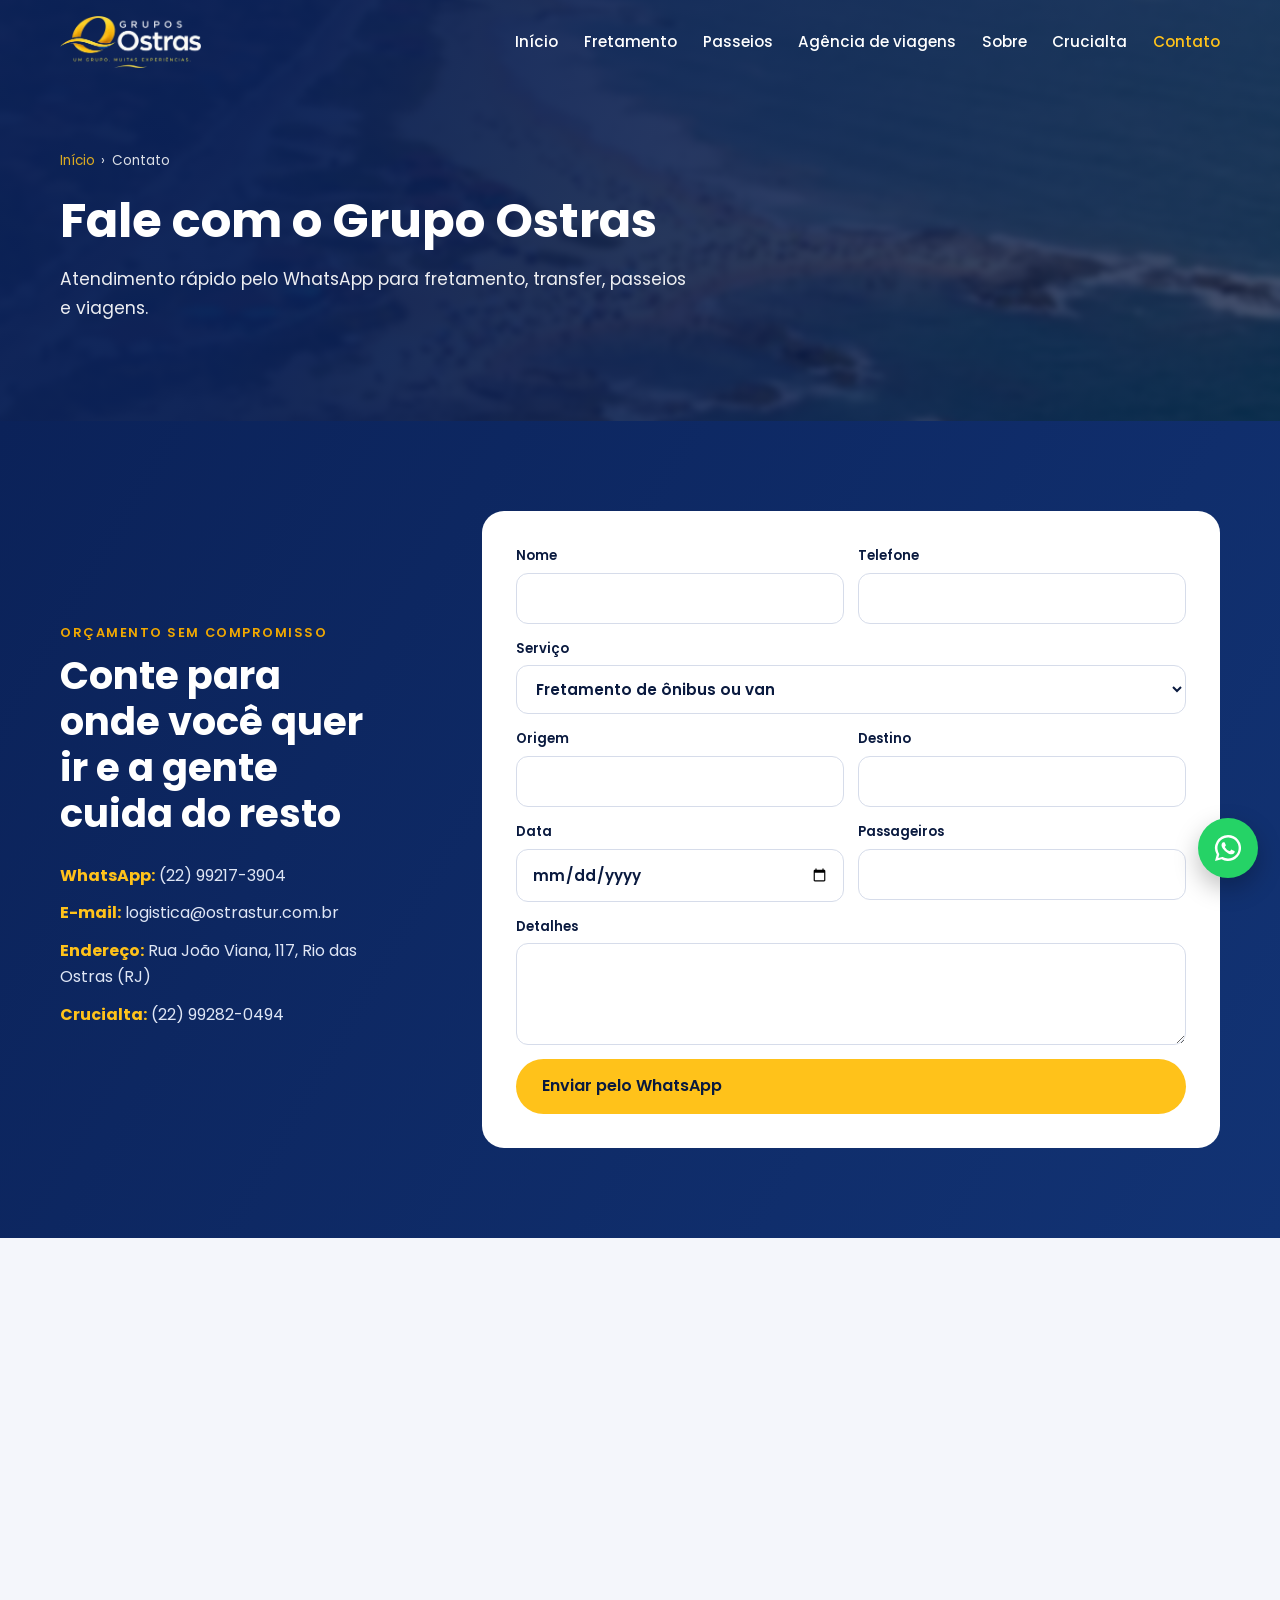
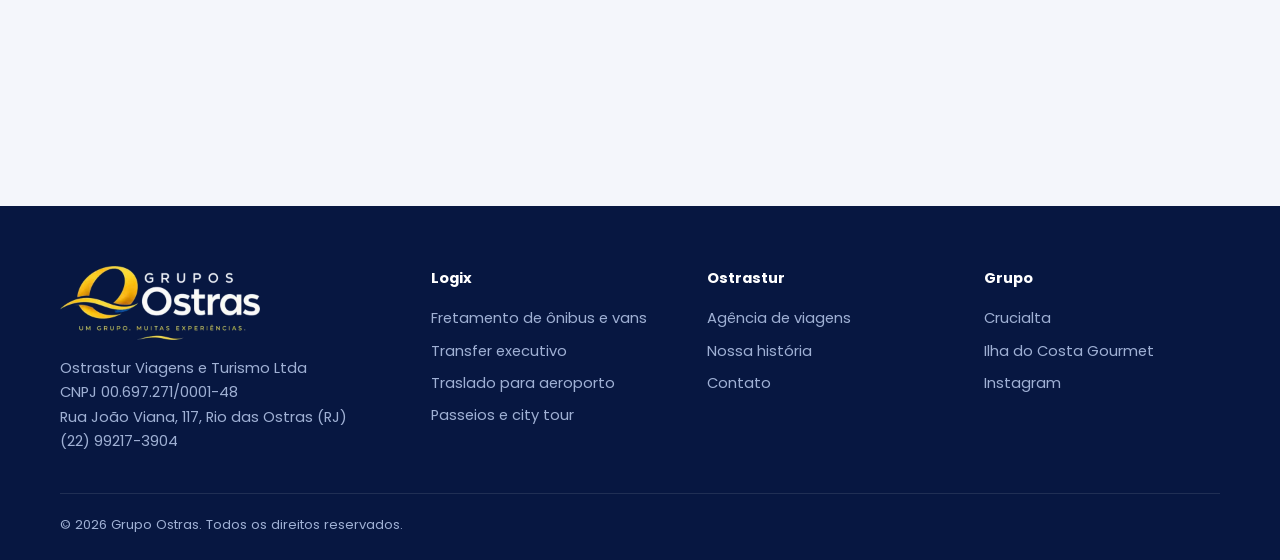
==== contato/index.html @ 9387ba7b "Frota: cards menores, sem espaço vazio Co-Authored-By: Claude Opus 5.5 <noreply@anthropic.com> Claud" ====
<!DOCTYPE html>
<html lang="pt-BR">
<head>
<meta charset="utf-8">
<meta name="viewport" content="width=device-width,initial-scale=1">
<title>Contato e Orçamento | Grupo Ostras em Rio das Ostras</title>
<meta name="description" content="Peça seu orçamento de fretamento, transfer, traslado, passeio ou viagem. WhatsApp (22) 99217-3904. Rua João Viana, 117, Rio das Ostras (RJ).">
<link rel="canonical" href="https://grupoostras.com.br/contato/">
<meta name="robots" content="index,follow">
<meta property="og:type" content="website"><meta property="og:locale" content="pt_BR">
<meta property="og:title" content="Contato e Orçamento | Grupo Ostras em Rio das Ostras"><meta property="og:description" content="Peça seu orçamento de fretamento, transfer, traslado, passeio ou viagem. WhatsApp (22) 99217-3904. Rua João Viana, 117, Rio das Ostras (RJ).">
<meta property="og:url" content="https://grupoostras.com.br/contato/"><meta property="og:image" content="https://grupoostras.com.br/img/rio.webp">
<meta name="theme-color" content="#0B2259">
<link rel="icon" href="../img/favicon.png">
<link rel="preconnect" href="https://fonts.googleapis.com"><link rel="preconnect" href="https://fonts.gstatic.com" crossorigin>
<link href="https://fonts.googleapis.com/css2?family=Poppins:wght@400;500;600;700&display=swap" rel="stylesheet">
<link rel="stylesheet" href="../style.css?v=20261119b">
<script type="application/ld+json">{"@context": "https://schema.org", "@graph": [{"@type": "Organization", "@id": "https://grupoostras.com.br/#org", "name": "Grupo Ostras", "url": "https://grupoostras.com.br/", "logo": "https://grupoostras.com.br/img/grupo.webp"}, {"@type": "BreadcrumbList", "itemListElement": [{"@type": "ListItem", "position": 1, "name": "Início", "item": "https://grupoostras.com.br/"}, {"@type": "ListItem", "position": 2, "name": "Contato", "item": "https://grupoostras.com.br/contato/"}]}, {"@type": "ContactPage", "url": "https://grupoostras.com.br/contato/"}]}</script>
</head>
<body class="">
<header id="top"><nav class="wrap nav" aria-label="Menu principal"><a href="../" aria-label="Grupo Ostras, página inicial"><img src="../img/grupo.webp" alt="Logo do Grupo Ostras" width="600" height="222"></a><button class="menu" aria-label="Abrir menu" onclick="document.querySelector('.nav ul').classList.toggle('open')">☰</button><ul><li><a href="../">Início</a></li><li><a href="../logix/">Fretamento</a></li><li><a href="../passeios-regiao-dos-lagos/">Passeios</a></li><li><a href="../ostrastur/">Agência de viagens</a></li><li><a href="../sobre/">Sobre</a></li><li><a href="../crucialta/">Crucialta</a></li><li><a href="../contato/" class=act>Contato</a></li></ul></nav></header>
<main><section class="phero"><div class="wrap"><nav class="crumb" aria-label="Você está aqui"><a href="../">Início</a><span>›</span>Contato</nav><h1>Fale com o Grupo&nbsp;Ostras</h1><p>Atendimento rápido pelo WhatsApp para fretamento, transfer, passeios e viagens.</p></div></section><section class="orc"><div class="wrap"><div><span class="tag">Orçamento sem compromisso</span><h2 style="font-size:clamp(1.7rem,3.4vw,2.4rem);margin-bottom:1rem">Conte para onde você quer ir e a gente cuida do&nbsp;resto</h2>
<ul class="nap"><li><b>WhatsApp:</b> <a href="https://wa.me/5522992173904">(22) 99217-3904</a></li><li><b>E-mail:</b> <a href="mailto:logistica@ostrastur.com.br">logistica@ostrastur.com.br</a></li><li><b>Endereço:</b> Rua João Viana, 117, Rio das Ostras (RJ)</li><li><b>Crucialta:</b> <a href="https://wa.me/5522992820494">(22) 99282-0494</a></li></ul></div><form id="f"><label>Nome<input name="nome" required autocomplete="name"></label><label>Telefone<input name="tel" type="tel" required autocomplete="tel"></label>
<label class="full">Serviço<select name="serv"><option>Fretamento de ônibus ou van</option><option>Transfer executivo</option><option>Traslado para aeroporto</option><option>Passeio na Região dos Lagos</option><option>Pacote de viagem ou passagem</option></select></label>
<label>Origem<input name="orig"></label><label>Destino<input name="dest"></label><label>Data<input name="data" type="date"></label><label>Passageiros<input name="pax" type="number" min="1"></label>
<label class="full">Detalhes<textarea name="msg" rows="3"></textarea></label><button class="btn full" type="submit">Enviar pelo WhatsApp</button></form></div></section>
<section><div class="wrap"><iframe class="map" title="Mapa do Grupo Ostras em Rio das Ostras" loading="lazy" src="https://www.google.com/maps?q=Rua+Jo%C3%A3o+Viana,+117,+Rio+das+Ostras,+RJ&output=embed"></iframe></div></section></main>
<footer><div class="wrap fgrid">
<div><img src="../img/grupo.webp" alt="Grupo Ostras" width="600" height="222" style="width:200px;height:auto;margin-bottom:1rem" loading="lazy"><p>Ostrastur Viagens e Turismo Ltda<br>CNPJ 00.697.271/0001-48<br>Rua João Viana, 117, Rio das Ostras (RJ)<br><a href="https://wa.me/5522992173904">(22) 99217-3904</a></p></div>
<div><h4>Logix</h4><ul><li><a href="../logix/fretamento-de-onibus-e-vans/">Fretamento de ônibus e vans</a></li><li><a href="../logix/transfer-executivo/">Transfer executivo</a></li><li><a href="../logix/traslado-aeroporto/">Traslado para aeroporto</a></li><li><a href="../passeios-regiao-dos-lagos/">Passeios e city tour</a></li></ul></div>
<div><h4>Ostrastur</h4><ul><li><a href="../ostrastur/">Agência de viagens</a></li><li><a href="../sobre/">Nossa história</a></li><li><a href="../contato/">Contato</a></li></ul></div>
<div><h4>Grupo</h4><ul><li><a href="../crucialta/">Crucialta</a></li><li><a href="../ilha-do-costa/">Ilha do Costa Gourmet</a></li><li><a href="https://www.instagram.com/ostrasturviagenseturismo" rel="noopener" target="_blank">Instagram</a></li></ul></div>
</div><div class="wrap copy">© 2026 Grupo Ostras. Todos os direitos reservados.</div></footer>
<a class="wa" href="https://wa.me/5522992173904" aria-label="Falar no WhatsApp" target="_blank" rel="noopener"><svg viewBox="0 0 32 32"><path d="M16 3a13 13 0 0 0-11.2 19.6L3 29l6.6-1.7A13 13 0 1 0 16 3zm0 23.6a10.6 10.6 0 0 1-5.4-1.5l-.4-.2-3.9 1 1-3.8-.2-.4A10.6 10.6 0 1 1 16 26.6zm5.8-7.9c-.3-.2-1.9-.9-2.2-1s-.5-.2-.7.2-.8 1-1 1.2-.4.2-.7 0a8.7 8.7 0 0 1-4.3-3.8c-.3-.6.3-.5.9-1.7a.6.6 0 0 0 0-.5l-1-2.4c-.3-.6-.5-.5-.7-.5h-.6a1.2 1.2 0 0 0-.9.4 3.6 3.6 0 0 0-1.1 2.7 6.3 6.3 0 0 0 1.3 3.3 14.4 14.4 0 0 0 5.5 4.9c2 .9 2.9.9 3.9.8a3.4 3.4 0 0 0 2.2-1.6 2.8 2.8 0 0 0 .2-1.6c-.1-.1-.3-.2-.6-.4z"/></svg></a>
<script>
const h=document.getElementById('top');addEventListener('scroll',()=>h.classList.toggle('on',scrollY>40));
const f=document.getElementById('f');if(f)f.addEventListener('submit',e=>{e.preventDefault();const d=new FormData(f);
const t=`Olá! Meu nome é ${d.get('nome')}.\nServiço: ${d.get('serv')}\nOrigem: ${d.get('orig')||''}\nDestino: ${d.get('dest')||''}\nData: ${d.get('data')||''}\nPassageiros: ${d.get('pax')||''}\n${d.get('msg')||''}`;
open('https://wa.me/5522992173904?text='+encodeURIComponent(t),'_blank')});
</script>
</body>
</html>
---- style.css ----
:root{--navy:#0B2259;--navy2:#123374;--ink:#0A1A3F;--gold:#FFC21A;--gold2:#F2A900;--bg:#F4F6FB;--txt:#33415C;--green:#72D39C;--black:#0E1A18;--cyan:#29ABE2;--r:22px}
*{box-sizing:border-box;margin:0;padding:0}
html{scroll-behavior:smooth}
body{font-family:Poppins,system-ui,sans-serif;color:var(--txt);background:var(--bg);line-height:1.65;font-size:16px}
img{max-width:100%;display:block}
a{color:inherit;text-decoration:none}
h1,h2,h3{color:var(--ink);line-height:1.2;text-wrap:balance}
p,li{text-wrap:pretty}
.wrap{width:min(1160px,92%);margin:auto}
.hl{background:linear-gradient(transparent 62%,var(--gold) 62%);padding:0 .1em}
.tag{display:inline-block;font-size:.8rem;font-weight:600;letter-spacing:.12em;text-transform:uppercase;color:var(--gold2);margin-bottom:.6rem}
.btn{display:inline-flex;align-items:center;gap:.6rem;background:var(--gold);color:var(--ink);font-weight:600;padding:.9rem 1.6rem;border-radius:99px;transition:.2s;border:0;cursor:pointer;font:inherit;font-weight:600}
.btn:hover{background:var(--gold2);transform:translateY(-2px)}
.btn.ghost{background:transparent;color:#fff;border:2px solid rgba(255,255,255,.5)}
.btn svg{width:20px;height:20px}
section{padding:90px 0}
.sec-h{max-width:720px;margin-bottom:44px}
.sec-h h2{font-size:clamp(1.7rem,3.4vw,2.5rem);margin-bottom:.8rem}

/* header */
header{position:fixed;inset:0 0 auto;z-index:50;transition:.3s}
header.on{background:var(--navy);box-shadow:0 6px 24px rgba(0,0,0,.18)}
.nav{display:flex;align-items:center;justify-content:space-between;height:84px}
.nav img{height:52px;width:auto}
.nav ul{display:flex;gap:1.6rem;list-style:none;color:#fff;font-weight:500;font-size:.95rem}
.nav ul a:hover{color:var(--gold)}
.menu{display:none;background:none;border:0;color:#fff;font-size:1.8rem;cursor:pointer}

/* hero */
.hero{position:relative;min-height:min(100vh,780px);display:flex;align-items:center;padding:120px 0 80px;overflow:hidden;color:#fff}
.hero-bg{position:absolute;inset:0;background:url(img/rio.webp) center/cover;filter:blur(3px) brightness(.62);transform:scale(1.06)}
.hero:after{content:"";position:absolute;inset:0;background:linear-gradient(100deg,rgba(11,34,89,.92) 10%,rgba(11,34,89,.35) 70%)}
.hero .wrap{position:relative;z-index:2;display:grid;grid-template-columns:1.1fr .9fr;gap:40px;align-items:center}
.hero h1{color:#fff;font-size:clamp(2rem,4.4vw,3.3rem);margin-bottom:1rem}
.hero p.lead{font-size:1.1rem;max-width:560px;opacity:.92;margin-bottom:2rem}
.hero .ctas{display:flex;gap:1rem;flex-wrap:wrap}
.trust{display:flex;gap:0;margin-top:2.6rem;background:rgba(255,255,255,.1);backdrop-filter:blur(8px);border:1px solid rgba(255,255,255,.2);border-radius:16px;width:max-content;max-width:100%}
.trust div{padding:.9rem 1.4rem;font-size:.9rem;display:flex;align-items:center;gap:.6rem}
.trust div+div{border-left:2px dashed var(--gold)}
.trust b{color:var(--gold);font-size:1.25rem}
.polas{position:relative;height:480px}
.pola{position:absolute;background:#fff;padding:12px 12px 40px;border-radius:6px;box-shadow:0 20px 40px rgba(0,0,0,.35);width:300px}
.pola div{height:220px;background:url(img/rio.webp) no-repeat;border-radius:3px}
.pola span{position:absolute;bottom:10px;left:0;right:0;text-align:center;color:var(--ink);font-weight:600;font-size:.85rem}
.p1{top:0;left:6%;transform:rotate(-7deg)}.p1 div{background-size:260%;background-position:70% 15%}
.p2{top:40px;right:-30px;transform:rotate(6deg)}.p2 div{background-size:300%;background-position:52% 95%}
.p3{bottom:0;left:0;transform:rotate(-2deg)}.p3 div{background-size:240%;background-position:85% 55%}

/* marquee */
.ribbon{background:var(--gold);color:var(--ink);font-weight:700;overflow:hidden;white-space:nowrap;padding:.8rem 0;font-size:.95rem;text-transform:uppercase}
.ribbon div{display:inline-block;animation:mq 30s linear infinite}
@keyframes mq{to{transform:translateX(-50%)}}

/* cards serviços */
.grid{display:grid;gap:22px}
.g4{grid-template-columns:repeat(4,1fr)}.g3{grid-template-columns:repeat(3,1fr)}.g2{grid-template-columns:repeat(2,1fr)}
.card{background:#fff;border-radius:var(--r);padding:30px;box-shadow:0 10px 30px rgba(11,34,89,.07);transition:.25s;display:flex;flex-direction:column}
.card:hover{transform:translateY(-6px);box-shadow:0 18px 40px rgba(11,34,89,.14)}
.card .ic{width:58px;height:58px;border-radius:16px;background:var(--navy);display:grid;place-items:center;margin-bottom:1.2rem}
.card .ic svg{width:30px;height:30px;stroke:var(--gold);fill:none;stroke-width:1.8}
.card h3{font-size:1.15rem;margin-bottom:.6rem}
.card p{font-size:.94rem;flex:1}
.card .more{margin-top:1.2rem;font-weight:600;color:var(--navy2);font-size:.9rem}
.card .more:after{content:" →"}

.logix{background:#fff}
.brandbar{display:flex;align-items:center;gap:20px;margin-bottom:18px}
.brandbar img{height:46px;width:auto;background:var(--navy);padding:10px 16px;border-radius:12px;box-sizing:content-box}

/* motivos */
.motivos{background:var(--navy);color:#dfe6f5;position:relative;overflow:hidden}
.motivos h2{color:#fff}
.motivos .path{position:absolute;inset:0;pointer-events:none;opacity:.55}
.mcard{background:var(--navy2);border-radius:var(--r);padding:28px;position:relative;border:1px solid rgba(255,255,255,.08)}
.mcard h3{color:var(--gold);font-size:1rem;letter-spacing:.06em;padding-bottom:.8rem;margin-bottom:.8rem;border-bottom:1px solid rgba(255,255,255,.15)}
.mcard p{font-size:.95rem}
.m5{grid-template-columns:repeat(6,1fr)}.m5>*{grid-column:span 2}.m5>:nth-child(4){grid-column:2/span 2}

/* história */
.hist{display:grid;grid-template-columns:.9fr 1.1fr;gap:60px;align-items:center}
.year{width:100%;aspect-ratio:1;border-radius:50%;background:var(--navy);display:grid;place-items:center;text-align:center;color:#fff;position:relative;max-width:400px}
.year b{display:block;font-size:clamp(4rem,9vw,6.5rem);color:var(--gold);line-height:1}
.tl{list-style:none;border-left:3px dashed var(--gold);padding-left:28px}
.tl li{margin-bottom:26px;position:relative}
.tl li:before{content:"";position:absolute;left:-38px;top:6px;width:17px;height:17px;border-radius:50%;background:var(--navy);border:3px solid var(--gold)}
.tl h3{font-size:1.1rem;margin-bottom:.3rem}

/* destinos */
.dest{border-radius:var(--r);padding:28px;color:#fff;min-height:210px;display:flex;flex-direction:column;justify-content:flex-end;background:linear-gradient(160deg,var(--navy2),var(--navy));position:relative;overflow:hidden}
.dest:before{content:"";position:absolute;right:-40px;top:-40px;width:150px;height:150px;border-radius:50%;border:24px solid rgba(255,194,26,.18)}
.dest h3{color:#fff;font-size:1.25rem}
.dest p{font-size:.9rem;opacity:.85}

/* grupo */
.crucial{background:var(--black);color:#cfe9db;border-radius:28px;padding:48px;display:grid;grid-template-columns:auto 1fr;gap:40px;align-items:center}
.crucial img{width:200px;height:auto}
.crucial h3{color:#fff;font-size:1.6rem;margin-bottom:.6rem}
.crucial .btn{background:var(--green);margin-top:1.4rem}
.ilha{background:#000;color:#bfe6f7;border-radius:28px;padding:40px 48px;display:grid;grid-template-columns:1fr auto;gap:30px;align-items:center;margin-top:22px}
.ilha img{width:170px;height:auto}
.ilha h3{color:#fff;font-size:1.35rem;margin-bottom:.4rem}
.ilha a{color:var(--cyan);font-weight:600}

/* faq */
.faq details{background:#fff;border-radius:16px;margin-bottom:12px;box-shadow:0 6px 20px rgba(11,34,89,.06)}
.faq summary{padding:20px 24px;font-weight:600;color:var(--ink);cursor:pointer;list-style:none;display:flex;justify-content:space-between;gap:1rem}
.faq summary:after{content:"+";color:var(--gold2);font-size:1.4rem;line-height:1}
.faq details[open] summary:after{content:"−"}
.faq details p{padding:0 24px 22px}

/* orçamento */
.orc{background:linear-gradient(120deg,var(--navy),var(--navy2));color:#dfe6f5}
.orc .wrap{display:grid;grid-template-columns:1fr 1fr;gap:50px;align-items:center}
.orc h2{color:#fff}
form{background:#fff;border-radius:var(--r);padding:34px;display:grid;grid-template-columns:1fr 1fr;gap:14px}
form label{font-size:.82rem;font-weight:600;color:var(--ink);display:flex;flex-direction:column;gap:6px}
form .full{grid-column:1/-1}
input,select,textarea{font:inherit;font-size:.95rem;padding:.75rem .9rem;border:1.5px solid #d6dcea;border-radius:12px;color:var(--ink);background:#fff}
input:focus,select:focus,textarea:focus{outline:none;border-color:var(--gold2)}
.nap{list-style:none;margin-top:1.6rem}
.nap li{margin-bottom:.7rem}
.nap b{color:var(--gold)}

footer{background:#071741;color:#9fb0d4;padding:60px 0 24px;font-size:.92rem}
.fgrid{display:grid;grid-template-columns:1.4fr 1fr 1fr 1fr;gap:40px}
footer h4{color:#fff;margin-bottom:1rem}
footer ul{list-style:none}
footer li{margin-bottom:.5rem}
footer a:hover{color:var(--gold)}
.copy{border-top:1px solid rgba(255,255,255,.1);margin-top:40px;padding-top:20px;font-size:.82rem}
.wa{position:fixed;right:22px;bottom:22px;width:60px;height:60px;border-radius:50%;background:#25D366;display:grid;place-items:center;box-shadow:0 10px 25px rgba(0,0,0,.25);z-index:60}
.wa svg{width:32px;fill:#fff}

@media(max-width:980px){
.hero .wrap,.hist,.orc .wrap{grid-template-columns:1fr}
.polas{display:none}
.g4,.g3{grid-template-columns:1fr 1fr}
.m5{grid-template-columns:1fr 1fr}.m5>*,.m5>:nth-child(4){grid-column:auto}
.fgrid{grid-template-columns:1fr 1fr}
.nav ul{display:none;position:absolute;top:84px;left:0;right:0;background:var(--navy);flex-direction:column;padding:24px 4%}
.nav ul.open{display:flex}
.menu{display:block}
header{background:var(--navy)}
.year{margin:auto;max-width:300px}
}
@media(max-width:620px){
section{padding:64px 0}
.g4,.g3,.g2,.m5,.fgrid,form{grid-template-columns:1fr}
.trust{flex-direction:column;width:100%}.trust div+div{border-left:0;border-top:2px dashed var(--gold)}
.crucial,.ilha{grid-template-columns:1fr;padding:32px}
}

/* páginas internas */
.phero{position:relative;padding:150px 0 70px;color:#fff;overflow:hidden;background:var(--navy)}
.phero:before{content:"";position:absolute;inset:0;background:url(img/rio.webp) center/cover;filter:blur(3px) brightness(.5);transform:scale(1.06)}
.phero:after{content:"";position:absolute;inset:0;background:linear-gradient(100deg,rgba(11,34,89,.95) 20%,rgba(11,34,89,.5))}
.phero .wrap{position:relative;z-index:2}
.phero h1{color:#fff;font-size:clamp(1.9rem,4vw,3rem);max-width:820px;margin-bottom:1rem}
.phero p{max-width:680px;font-size:1.08rem;opacity:.92;margin-bottom:1.8rem}
.crumb{font-size:.85rem;margin-bottom:1.2rem;opacity:.85}
.crumb a{color:var(--gold)}
.crumb span{margin:0 .4rem}
.two{display:grid;grid-template-columns:1.2fr .8fr;gap:56px;align-items:start}
.prose h2{font-size:clamp(1.5rem,3vw,2rem);margin:0 0 1rem}
.prose h3{font-size:1.2rem;margin:1.8rem 0 .5rem}
.prose p{margin-bottom:1rem}
.check{list-style:none;margin:1rem 0 1.4rem}
.check li{padding-left:34px;position:relative;margin-bottom:.7rem}
.check li:before{content:"✓";position:absolute;left:0;top:1px;width:22px;height:22px;border-radius:50%;background:var(--gold);color:var(--ink);font-size:.8rem;font-weight:700;display:grid;place-items:center}
.aside{background:var(--navy);color:#dfe6f5;border-radius:var(--r);padding:34px;position:sticky;top:110px}
.aside h3{color:#fff;font-size:1.3rem;margin-bottom:.6rem}
.aside .btn{width:100%;justify-content:center;margin-top:1.2rem}
.aside ul{list-style:none;margin-top:1rem;font-size:.95rem}
.aside li{padding:.55rem 0;border-bottom:1px dashed rgba(255,194,26,.35)}
.steps{counter-reset:s}
.steps .mcard{counter-increment:s}
.steps .mcard h3:before{content:"0" counter(s) " · "}
.cta-band{background:var(--gold);padding:56px 0}
.cta-band .wrap{display:flex;justify-content:space-between;align-items:center;gap:30px;flex-wrap:wrap}
.cta-band h2{font-size:clamp(1.4rem,3vw,2rem);max-width:640px}
.cta-band .btn{background:var(--navy);color:#fff}
.map{border:0;width:100%;height:380px;border-radius:var(--r)}
.page-cru .phero,.page-cru .aside{background:var(--black)}
.page-cru .phero:after{background:linear-gradient(100deg,rgba(14,26,24,.95) 20%,rgba(14,26,24,.55))}
.page-cru .crumb a,.page-cru .tag{color:var(--green)}
.page-cru .btn,.page-cru .check li:before,.page-cru .cta-band{background:var(--green)}
.page-cru .cta-band .btn{background:var(--black)}
.page-ilha .phero,.page-ilha .aside{background:#000}
.page-ilha .phero:after{background:linear-gradient(100deg,rgba(0,0,0,.95) 20%,rgba(0,0,0,.5))}
.page-ilha .crumb a,.page-ilha .tag{color:var(--cyan)}
.page-ilha .btn,.page-ilha .check li:before,.page-ilha .cta-band{background:var(--cyan)}
.page-ilha .cta-band .btn{background:#000}
.nav ul a.act{color:var(--gold)}
@media(max-width:980px){.two{grid-template-columns:1fr}.aside{position:static}}
.fleet-sec .grid{align-items:start}
.fleet{background:#fff;border-radius:18px;overflow:hidden;box-shadow:0 8px 24px rgba(11,34,89,.08);margin:0}
.fleet img{width:100%;height:190px;object-fit:cover;object-position:center 20%}
.fleet figcaption{padding:16px 20px 18px}
.fleet h3{font-size:1.05rem;margin-bottom:.2rem}
.fleet p{font-size:.88rem;line-height:1.5}
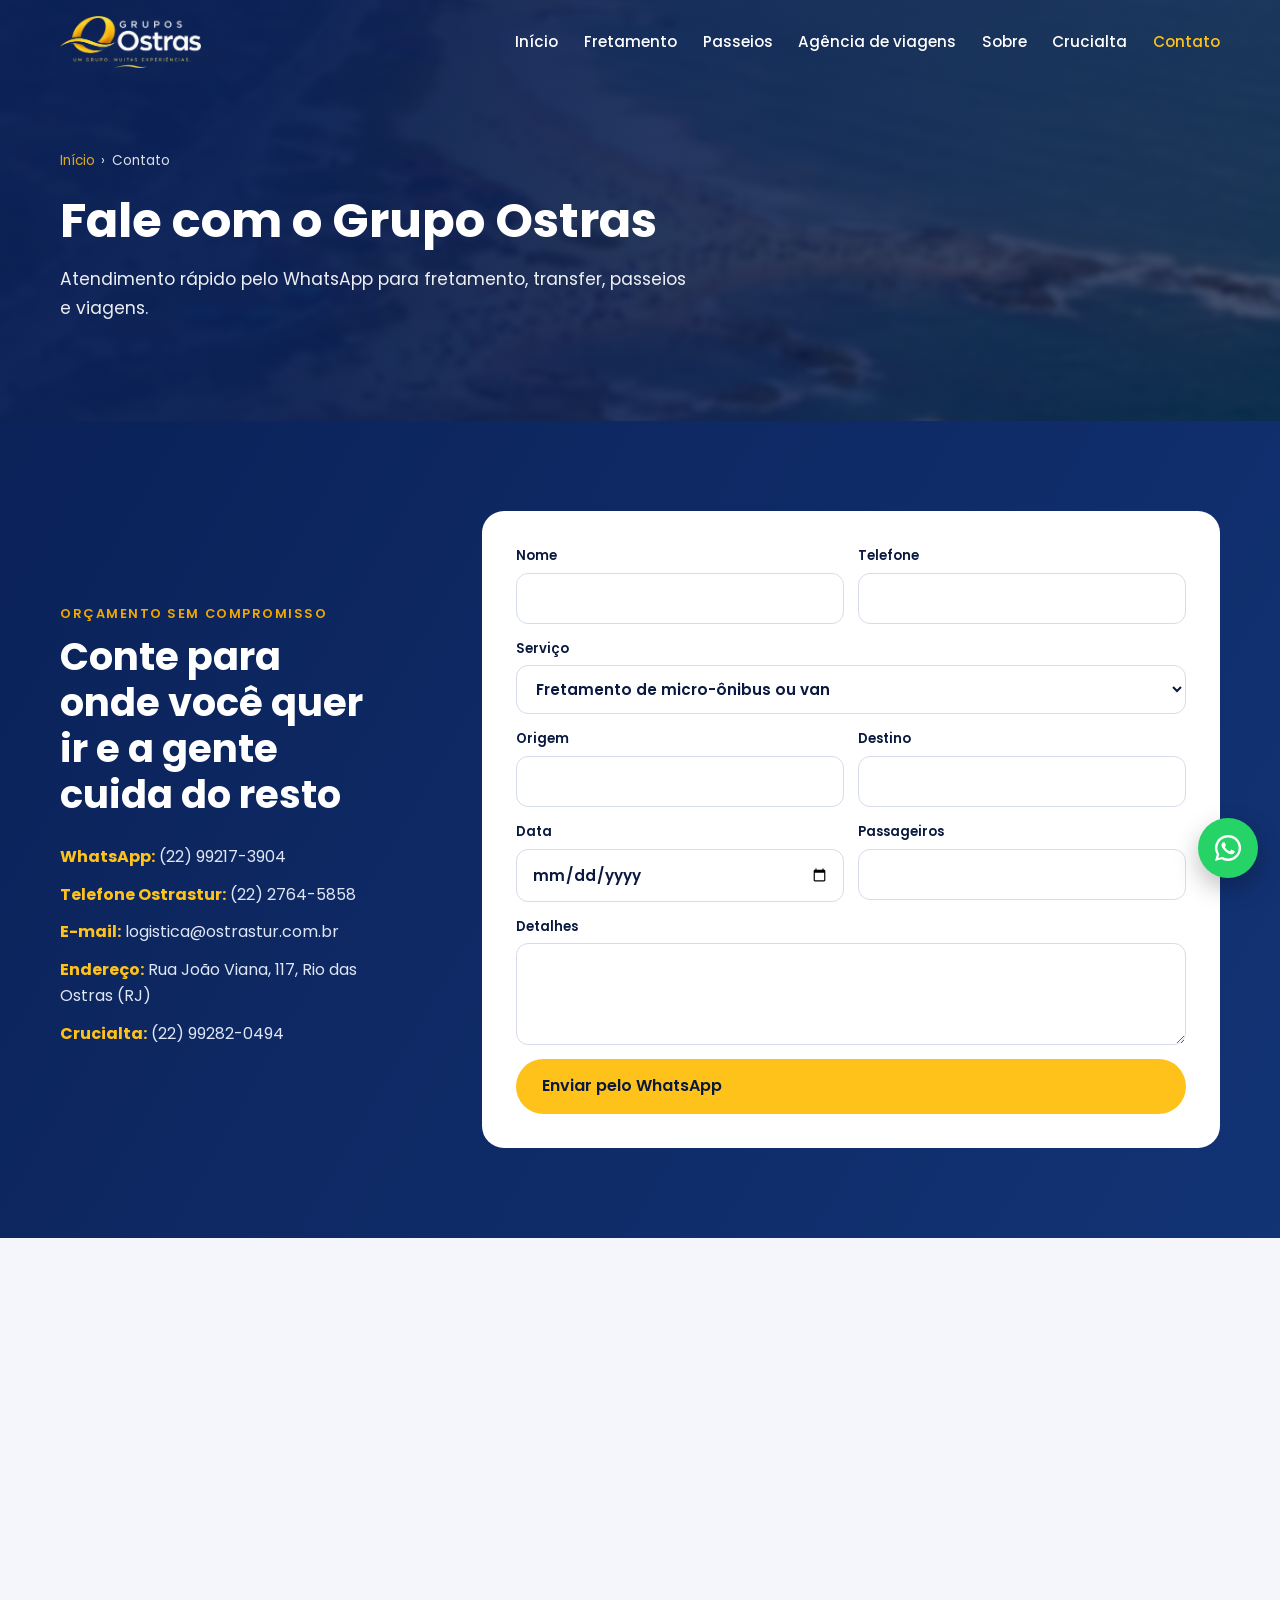
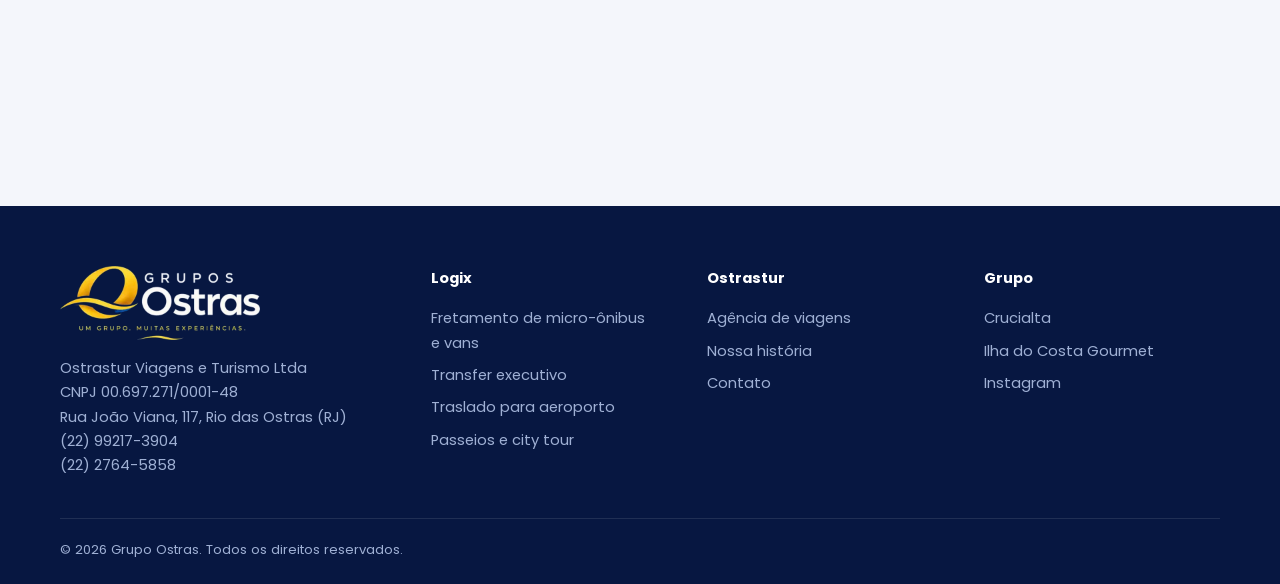
==== commit 0915f429: "Alterações do cliente: micro-ônibus, carro executivo, horário da Ilha, telefone fixo e textos da Hom" ====
--- a/contato/index.html
+++ b/contato/index.html
@@ -14,20 +14,20 @@
 <link rel="icon" href="../img/favicon.png">
 <link rel="preconnect" href="https://fonts.googleapis.com"><link rel="preconnect" href="https://fonts.gstatic.com" crossorigin>
 <link href="https://fonts.googleapis.com/css2?family=Poppins:wght@400;500;600;700&display=swap" rel="stylesheet">
-<link rel="stylesheet" href="../style.css?v=20261119b">
+<link rel="stylesheet" href="../style.css?v=20261126">
 <script type="application/ld+json">{"@context": "https://schema.org", "@graph": [{"@type": "Organization", "@id": "https://grupoostras.com.br/#org", "name": "Grupo Ostras", "url": "https://grupoostras.com.br/", "logo": "https://grupoostras.com.br/img/grupo.webp"}, {"@type": "BreadcrumbList", "itemListElement": [{"@type": "ListItem", "position": 1, "name": "Início", "item": "https://grupoostras.com.br/"}, {"@type": "ListItem", "position": 2, "name": "Contato", "item": "https://grupoostras.com.br/contato/"}]}, {"@type": "ContactPage", "url": "https://grupoostras.com.br/contato/"}]}</script>
 </head>
 <body class="">
 <header id="top"><nav class="wrap nav" aria-label="Menu principal"><a href="../" aria-label="Grupo Ostras, página inicial"><img src="../img/grupo.webp" alt="Logo do Grupo Ostras" width="600" height="222"></a><button class="menu" aria-label="Abrir menu" onclick="document.querySelector('.nav ul').classList.toggle('open')">☰</button><ul><li><a href="../">Início</a></li><li><a href="../logix/">Fretamento</a></li><li><a href="../passeios-regiao-dos-lagos/">Passeios</a></li><li><a href="../ostrastur/">Agência de viagens</a></li><li><a href="../sobre/">Sobre</a></li><li><a href="../crucialta/">Crucialta</a></li><li><a href="../contato/" class=act>Contato</a></li></ul></nav></header>
 <main><section class="phero"><div class="wrap"><nav class="crumb" aria-label="Você está aqui"><a href="../">Início</a><span>›</span>Contato</nav><h1>Fale com o Grupo&nbsp;Ostras</h1><p>Atendimento rápido pelo WhatsApp para fretamento, transfer, passeios e viagens.</p></div></section><section class="orc"><div class="wrap"><div><span class="tag">Orçamento sem compromisso</span><h2 style="font-size:clamp(1.7rem,3.4vw,2.4rem);margin-bottom:1rem">Conte para onde você quer ir e a gente cuida do&nbsp;resto</h2>
-<ul class="nap"><li><b>WhatsApp:</b> <a href="https://wa.me/5522992173904">(22) 99217-3904</a></li><li><b>E-mail:</b> <a href="mailto:logistica@ostrastur.com.br">logistica@ostrastur.com.br</a></li><li><b>Endereço:</b> Rua João Viana, 117, Rio das Ostras (RJ)</li><li><b>Crucialta:</b> <a href="https://wa.me/5522992820494">(22) 99282-0494</a></li></ul></div><form id="f"><label>Nome<input name="nome" required autocomplete="name"></label><label>Telefone<input name="tel" type="tel" required autocomplete="tel"></label>
-<label class="full">Serviço<select name="serv"><option>Fretamento de ônibus ou van</option><option>Transfer executivo</option><option>Traslado para aeroporto</option><option>Passeio na Região dos Lagos</option><option>Pacote de viagem ou passagem</option></select></label>
+<ul class="nap"><li><b>WhatsApp:</b> <a href="https://wa.me/5522992173904">(22) 99217-3904</a></li><li><b>Telefone Ostrastur:</b> <a href="tel:+552227645858">(22) 2764-5858</a></li><li><b>E-mail:</b> <a href="mailto:logistica@ostrastur.com.br">logistica@ostrastur.com.br</a></li><li><b>Endereço:</b> Rua João Viana, 117, Rio das Ostras (RJ)</li><li><b>Crucialta:</b> <a href="https://wa.me/5522992820494">(22) 99282-0494</a></li></ul></div><form id="f"><label>Nome<input name="nome" required autocomplete="name"></label><label>Telefone<input name="tel" type="tel" required autocomplete="tel"></label>
+<label class="full">Serviço<select name="serv"><option>Fretamento de micro-ônibus ou van</option><option>Transfer executivo</option><option>Traslado para aeroporto</option><option>Passeio na Região dos Lagos</option><option>Pacote de viagem ou passagem</option></select></label>
 <label>Origem<input name="orig"></label><label>Destino<input name="dest"></label><label>Data<input name="data" type="date"></label><label>Passageiros<input name="pax" type="number" min="1"></label>
 <label class="full">Detalhes<textarea name="msg" rows="3"></textarea></label><button class="btn full" type="submit">Enviar pelo WhatsApp</button></form></div></section>
 <section><div class="wrap"><iframe class="map" title="Mapa do Grupo Ostras em Rio das Ostras" loading="lazy" src="https://www.google.com/maps?q=Rua+Jo%C3%A3o+Viana,+117,+Rio+das+Ostras,+RJ&output=embed"></iframe></div></section></main>
 <footer><div class="wrap fgrid">
-<div><img src="../img/grupo.webp" alt="Grupo Ostras" width="600" height="222" style="width:200px;height:auto;margin-bottom:1rem" loading="lazy"><p>Ostrastur Viagens e Turismo Ltda<br>CNPJ 00.697.271/0001-48<br>Rua João Viana, 117, Rio das Ostras (RJ)<br><a href="https://wa.me/5522992173904">(22) 99217-3904</a></p></div>
-<div><h4>Logix</h4><ul><li><a href="../logix/fretamento-de-onibus-e-vans/">Fretamento de ônibus e vans</a></li><li><a href="../logix/transfer-executivo/">Transfer executivo</a></li><li><a href="../logix/traslado-aeroporto/">Traslado para aeroporto</a></li><li><a href="../passeios-regiao-dos-lagos/">Passeios e city tour</a></li></ul></div>
+<div><img src="../img/grupo.webp" alt="Grupo Ostras" width="600" height="222" style="width:200px;height:auto;margin-bottom:1rem" loading="lazy"><p>Ostrastur Viagens e Turismo Ltda<br>CNPJ 00.697.271/0001-48<br>Rua João Viana, 117, Rio das Ostras (RJ)<br><a href="https://wa.me/5522992173904">(22) 99217-3904</a><br><a href="tel:+552227645858">(22) 2764-5858</a></p></div>
+<div><h4>Logix</h4><ul><li><a href="../logix/fretamento-de-micro-onibus-e-vans/">Fretamento de micro-ônibus e vans</a></li><li><a href="../logix/transfer-executivo/">Transfer executivo</a></li><li><a href="../logix/traslado-aeroporto/">Traslado para aeroporto</a></li><li><a href="../passeios-regiao-dos-lagos/">Passeios e city tour</a></li></ul></div>
 <div><h4>Ostrastur</h4><ul><li><a href="../ostrastur/">Agência de viagens</a></li><li><a href="../sobre/">Nossa história</a></li><li><a href="../contato/">Contato</a></li></ul></div>
 <div><h4>Grupo</h4><ul><li><a href="../crucialta/">Crucialta</a></li><li><a href="../ilha-do-costa/">Ilha do Costa Gourmet</a></li><li><a href="https://www.instagram.com/ostrasturviagenseturismo" rel="noopener" target="_blank">Instagram</a></li></ul></div>
 </div><div class="wrap copy">© 2026 Grupo Ostras. Todos os direitos reservados.</div></footer>
--- a/style.css
+++ b/style.css
@@ -195,6 +195,7 @@
 .fleet-sec .grid{align-items:start}
 .fleet{background:#fff;border-radius:18px;overflow:hidden;box-shadow:0 8px 24px rgba(11,34,89,.08);margin:0}
 .fleet img{width:100%;height:190px;object-fit:cover;object-position:center 20%}
+.fleet-ph{height:190px;display:grid;place-items:center;background:linear-gradient(135deg,#0B2259,#1d3f8f)}.fleet-ph svg{width:72px;height:72px;fill:none;stroke:#FFC21A;stroke-width:1.4}
 .fleet figcaption{padding:16px 20px 18px}
 .fleet h3{font-size:1.05rem;margin-bottom:.2rem}
 .fleet p{font-size:.88rem;line-height:1.5}
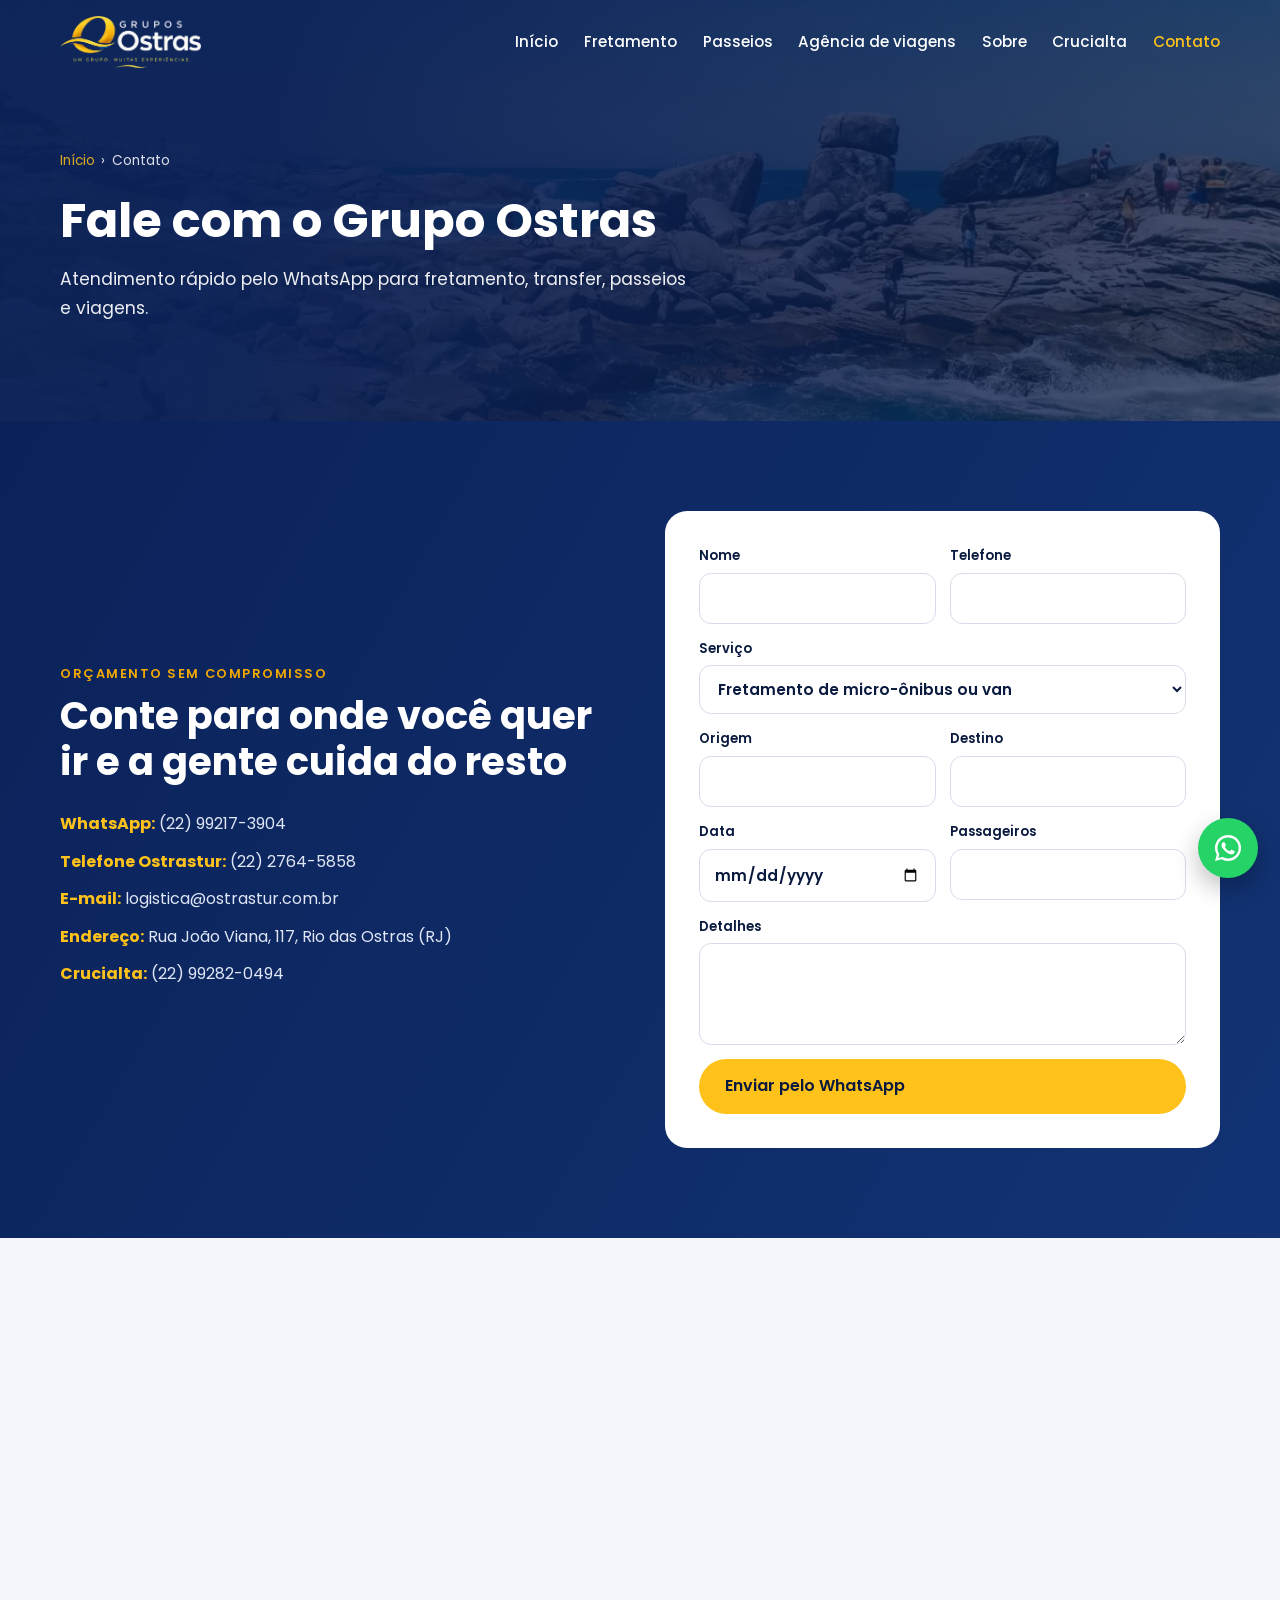
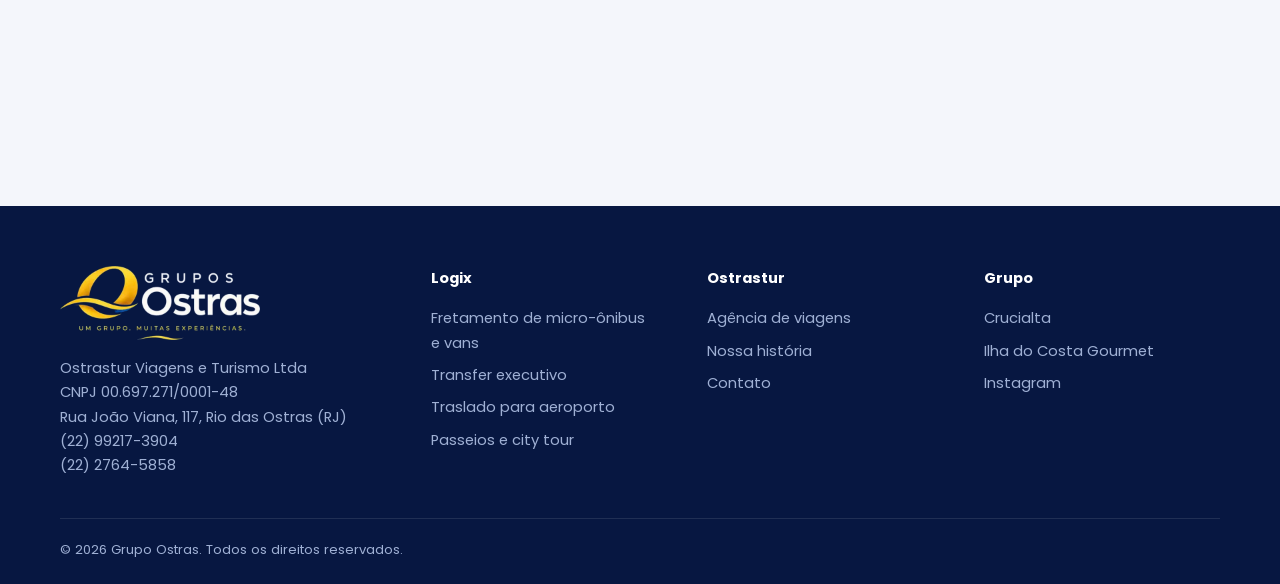
==== commit 87fb6482: "Hero com foto nova sem desfoque e ajustes de centralização no mobile Co-Authored-By: Claude Opus 5.5" ====
--- a/contato/index.html
+++ b/contato/index.html
@@ -14,7 +14,7 @@
 <link rel="icon" href="../img/favicon.png">
 <link rel="preconnect" href="https://fonts.googleapis.com"><link rel="preconnect" href="https://fonts.gstatic.com" crossorigin>
 <link href="https://fonts.googleapis.com/css2?family=Poppins:wght@400;500;600;700&display=swap" rel="stylesheet">
-<link rel="stylesheet" href="../style.css?v=20261126">
+<link rel="stylesheet" href="../style.css?v=20261126f">
 <script type="application/ld+json">{"@context": "https://schema.org", "@graph": [{"@type": "Organization", "@id": "https://grupoostras.com.br/#org", "name": "Grupo Ostras", "url": "https://grupoostras.com.br/", "logo": "https://grupoostras.com.br/img/grupo.webp"}, {"@type": "BreadcrumbList", "itemListElement": [{"@type": "ListItem", "position": 1, "name": "Início", "item": "https://grupoostras.com.br/"}, {"@type": "ListItem", "position": 2, "name": "Contato", "item": "https://grupoostras.com.br/contato/"}]}, {"@type": "ContactPage", "url": "https://grupoostras.com.br/contato/"}]}</script>
 </head>
 <body class="">
--- a/style.css
+++ b/style.css
@@ -28,7 +28,7 @@
 
 /* hero */
 .hero{position:relative;min-height:min(100vh,780px);display:flex;align-items:center;padding:120px 0 80px;overflow:hidden;color:#fff}
-.hero-bg{position:absolute;inset:0;background:url(img/rio.webp) center/cover;filter:blur(3px) brightness(.62);transform:scale(1.06)}
+.hero-bg{position:absolute;inset:0;background:url(img/hero-costa.webp) center 60%/cover;filter:brightness(.55)}
 .hero:after{content:"";position:absolute;inset:0;background:linear-gradient(100deg,rgba(11,34,89,.92) 10%,rgba(11,34,89,.35) 70%)}
 .hero .wrap{position:relative;z-index:2;display:grid;grid-template-columns:1.1fr .9fr;gap:40px;align-items:center}
 .hero h1{color:#fff;font-size:clamp(2rem,4.4vw,3.3rem);margin-bottom:1rem}
@@ -40,7 +40,7 @@
 .trust b{color:var(--gold);font-size:1.25rem}
 .polas{position:relative;height:480px}
 .pola{position:absolute;background:#fff;padding:12px 12px 40px;border-radius:6px;box-shadow:0 20px 40px rgba(0,0,0,.35);width:300px}
-.pola div{height:220px;background:url(img/rio.webp) no-repeat;border-radius:3px}
+.pola div{height:220px;background:url(img/hero-costa.webp) center/cover no-repeat;border-radius:3px}
 .pola span{position:absolute;bottom:10px;left:0;right:0;text-align:center;color:var(--ink);font-weight:600;font-size:.85rem}
 .p1{top:0;left:6%;transform:rotate(-7deg)}.p1 div{background-size:260%;background-position:70% 15%}
 .p2{top:40px;right:-30px;transform:rotate(6deg)}.p2 div{background-size:300%;background-position:52% 95%}
@@ -100,6 +100,10 @@
 .ilha img{width:170px;height:auto}
 .ilha h3{color:#fff;font-size:1.35rem;margin-bottom:.4rem}
 .ilha a{color:var(--cyan);font-weight:600}
+.ilha p+p{margin-top:.6rem}
+.ilha .ilha-lead{color:var(--cyan);font-weight:700;font-size:1.1rem}
+.ilha-gal{grid-column:1/-1;display:grid;grid-template-columns:repeat(3,1fr);gap:12px}
+.ilha .ilha-gal img{width:100%;height:200px;object-fit:cover;border-radius:16px}
 
 /* faq */
 .faq details{background:#fff;border-radius:16px;margin-bottom:12px;box-shadow:0 6px 20px rgba(11,34,89,.06)}
@@ -115,6 +119,7 @@
 form{background:#fff;border-radius:var(--r);padding:34px;display:grid;grid-template-columns:1fr 1fr;gap:14px}
 form label{font-size:.82rem;font-weight:600;color:var(--ink);display:flex;flex-direction:column;gap:6px}
 form .full{grid-column:1/-1}
+form>*{min-width:0}form input,form select,form textarea{width:100%;min-width:0}
 input,select,textarea{font:inherit;font-size:.95rem;padding:.75rem .9rem;border:1.5px solid #d6dcea;border-radius:12px;color:var(--ink);background:#fff}
 input:focus,select:focus,textarea:focus{outline:none;border-color:var(--gold2)}
 .nap{list-style:none;margin-top:1.6rem}
@@ -148,11 +153,12 @@
 .g4,.g3,.g2,.m5,.fgrid,form{grid-template-columns:1fr}
 .trust{flex-direction:column;width:100%}.trust div+div{border-left:0;border-top:2px dashed var(--gold)}
 .crucial,.ilha{grid-template-columns:1fr;padding:32px}
+.ilha-gal{grid-template-columns:1fr 1fr}.ilha .ilha-gal img{height:150px}.ilha .ilha-gal img:last-child{display:none}
 }
 
 /* páginas internas */
 .phero{position:relative;padding:150px 0 70px;color:#fff;overflow:hidden;background:var(--navy)}
-.phero:before{content:"";position:absolute;inset:0;background:url(img/rio.webp) center/cover;filter:blur(3px) brightness(.5);transform:scale(1.06)}
+.phero:before{content:"";position:absolute;inset:0;background:url(img/hero-costa.webp) center 60%/cover;filter:brightness(.6)}
 .phero:after{content:"";position:absolute;inset:0;background:linear-gradient(100deg,rgba(11,34,89,.95) 20%,rgba(11,34,89,.5))}
 .phero .wrap{position:relative;z-index:2}
 .phero h1{color:#fff;font-size:clamp(1.9rem,4vw,3rem);max-width:820px;margin-bottom:1rem}
@@ -199,3 +205,30 @@
 .fleet figcaption{padding:16px 20px 18px}
 .fleet h3{font-size:1.05rem;margin-bottom:.2rem}
 .fleet p{font-size:.88rem;line-height:1.5}
+
+.prose-img{width:100%;height:auto;border-radius:18px;margin:1.2rem 0}
+.insta{text-align:center;padding-top:20px}.insta .sec-h{margin-left:auto;margin-right:auto}
+.ig-grid{display:grid;grid-template-columns:repeat(3,1fr);gap:20px;max-width:960px;margin:0 auto 2rem}
+.ig-grid a{display:block;aspect-ratio:4/5;box-shadow:0 8px 24px rgba(11,34,89,.12);overflow:hidden;border-radius:14px}
+.ig-grid img{width:100%;height:100%;object-fit:cover;transition:transform .3s}
+.ig-grid a:hover img{transform:scale(1.05)}
+@media(max-width:700px){.ig-grid{grid-template-columns:1fr 1fr}.ig-grid a:last-child{display:none}}
+
+/* mobile: centralização */
+@media(max-width:620px){
+.hero .wrap>div:first-child,.phero .wrap,.sec-h,.card,.mcard,.dest,.fleet figcaption,.crucial,.ilha>div:first-child,.cta-band .wrap,.orc .wrap>div:first-child,.aside,footer .fgrid>div,.copy,.insta{text-align:center}
+.hero .ctas{justify-content:center}.hero .ctas .btn{width:100%;justify-content:center}
+.trust{margin-left:auto;margin-right:auto}.trust div{justify-content:center}
+.phero p,.hero p.lead,.sec-h{margin-left:auto;margin-right:auto}
+.crumb{justify-content:center}
+.card{align-items:center}.card .ic{margin-left:auto;margin-right:auto}
+.dest{align-items:center}
+.brandbar{justify-content:center}
+.crucial img,.ilha>img{margin:0 auto}
+.cta-band .wrap{justify-content:center;flex-direction:column}
+.btn{justify-content:center}
+.nap{text-align:center}.orc .wrap>*{min-width:0}
+#historia .tag,#historia h2{display:block;text-align:center}
+footer .fgrid img{display:block;margin-left:auto;margin-right:auto}
+footer ul{padding:0}
+}
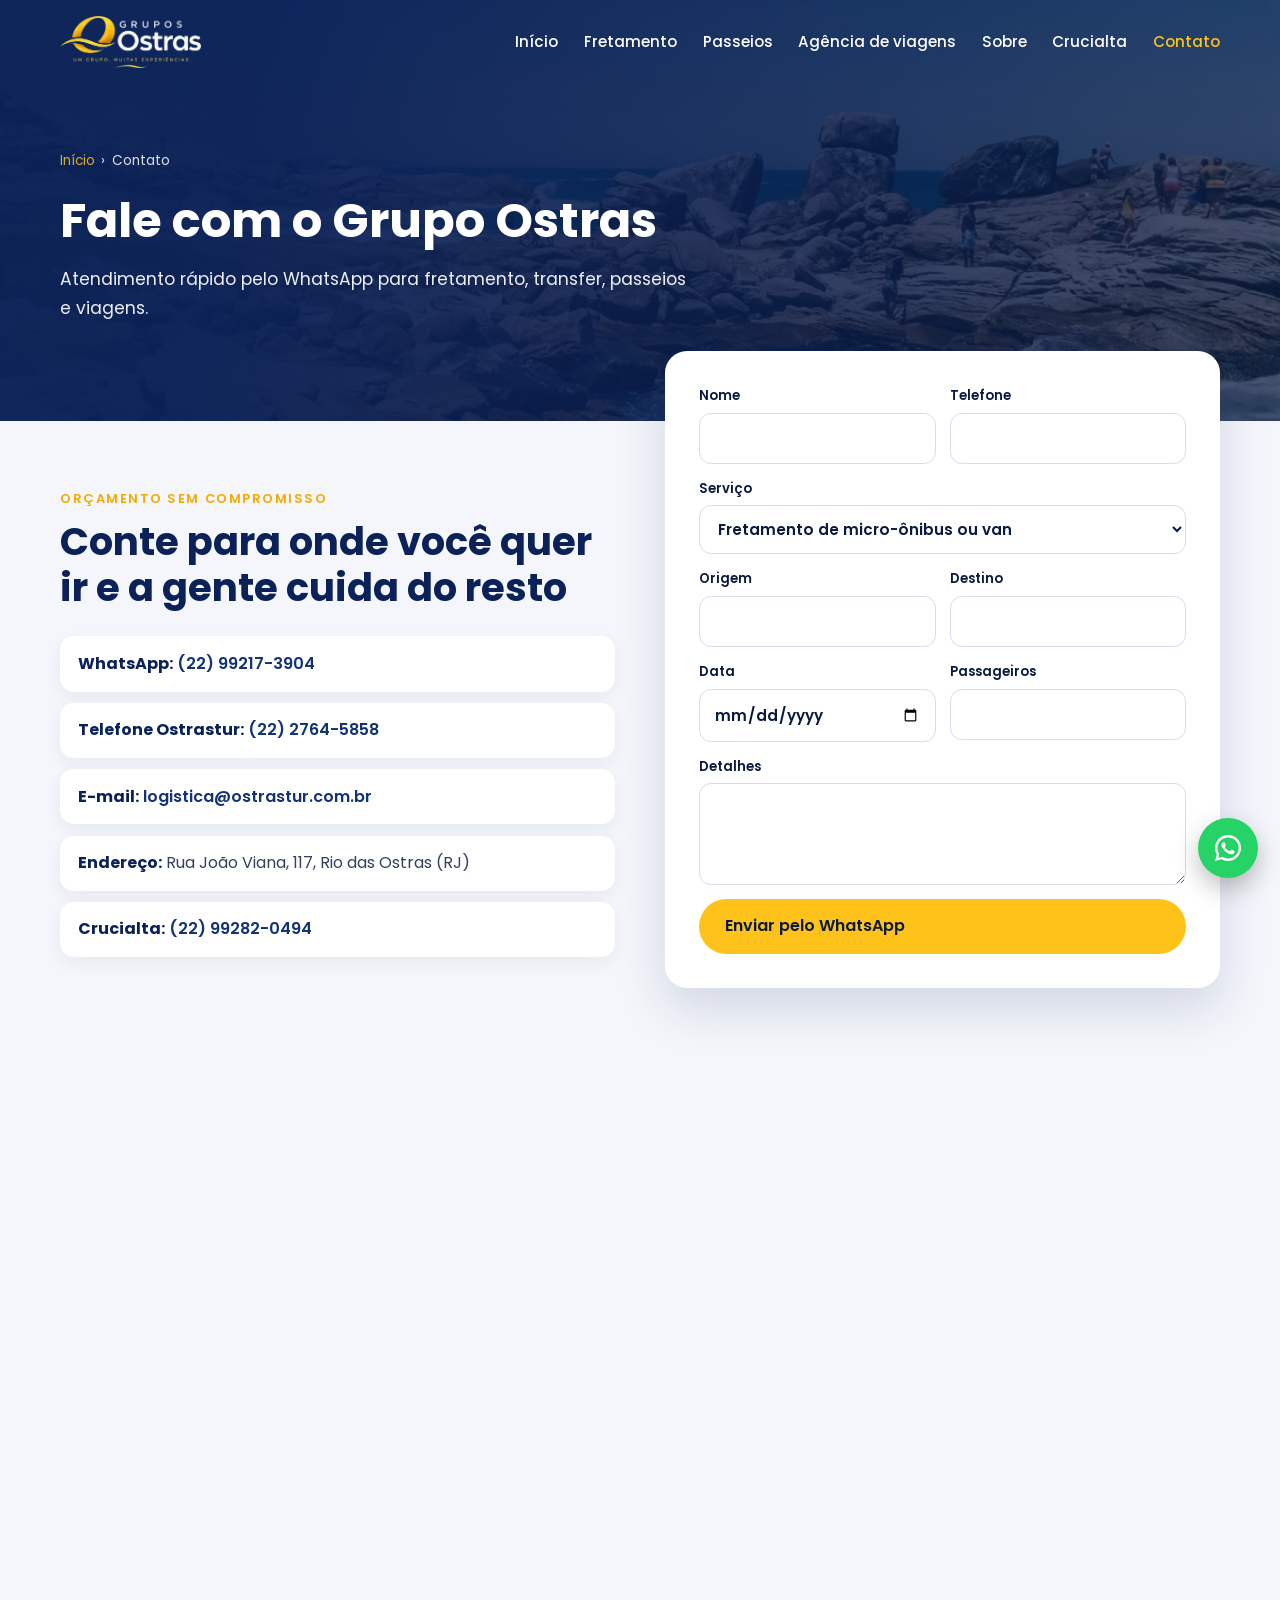
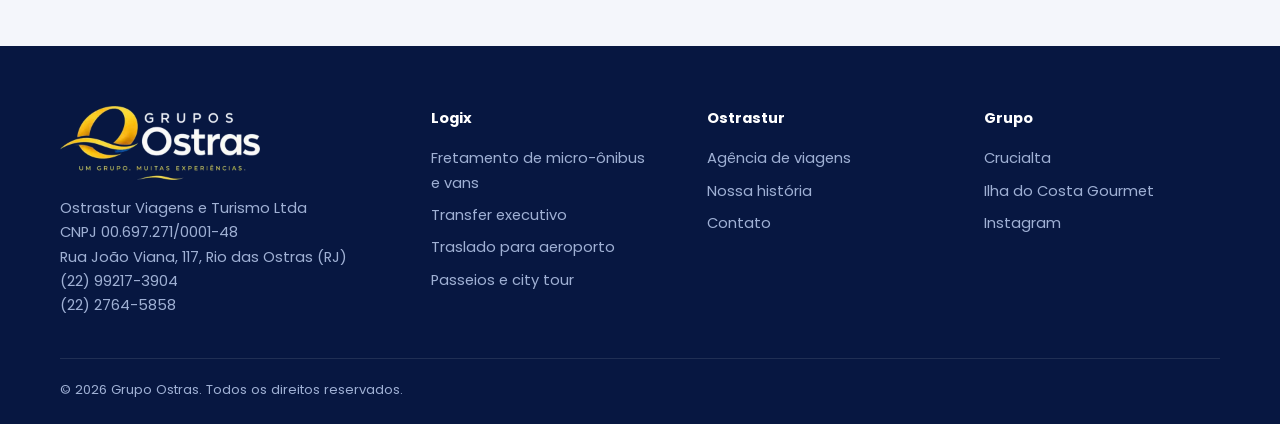
==== commit 5945e7c8: "Contato: seção clara com formulário sobreposto ao topo Co-Authored-By: Claude Opus 5.5 <noreply@anth" ====
--- a/contato/index.html
+++ b/contato/index.html
@@ -14,12 +14,12 @@
 <link rel="icon" href="../img/favicon.png">
 <link rel="preconnect" href="https://fonts.googleapis.com"><link rel="preconnect" href="https://fonts.gstatic.com" crossorigin>
 <link href="https://fonts.googleapis.com/css2?family=Poppins:wght@400;500;600;700&display=swap" rel="stylesheet">
-<link rel="stylesheet" href="../style.css?v=20261126f">
+<link rel="stylesheet" href="../style.css?v=20261126g">
 <script type="application/ld+json">{"@context": "https://schema.org", "@graph": [{"@type": "Organization", "@id": "https://grupoostras.com.br/#org", "name": "Grupo Ostras", "url": "https://grupoostras.com.br/", "logo": "https://grupoostras.com.br/img/grupo.webp"}, {"@type": "BreadcrumbList", "itemListElement": [{"@type": "ListItem", "position": 1, "name": "Início", "item": "https://grupoostras.com.br/"}, {"@type": "ListItem", "position": 2, "name": "Contato", "item": "https://grupoostras.com.br/contato/"}]}, {"@type": "ContactPage", "url": "https://grupoostras.com.br/contato/"}]}</script>
 </head>
 <body class="">
 <header id="top"><nav class="wrap nav" aria-label="Menu principal"><a href="../" aria-label="Grupo Ostras, página inicial"><img src="../img/grupo.webp" alt="Logo do Grupo Ostras" width="600" height="222"></a><button class="menu" aria-label="Abrir menu" onclick="document.querySelector('.nav ul').classList.toggle('open')">☰</button><ul><li><a href="../">Início</a></li><li><a href="../logix/">Fretamento</a></li><li><a href="../passeios-regiao-dos-lagos/">Passeios</a></li><li><a href="../ostrastur/">Agência de viagens</a></li><li><a href="../sobre/">Sobre</a></li><li><a href="../crucialta/">Crucialta</a></li><li><a href="../contato/" class=act>Contato</a></li></ul></nav></header>
-<main><section class="phero"><div class="wrap"><nav class="crumb" aria-label="Você está aqui"><a href="../">Início</a><span>›</span>Contato</nav><h1>Fale com o Grupo&nbsp;Ostras</h1><p>Atendimento rápido pelo WhatsApp para fretamento, transfer, passeios e viagens.</p></div></section><section class="orc"><div class="wrap"><div><span class="tag">Orçamento sem compromisso</span><h2 style="font-size:clamp(1.7rem,3.4vw,2.4rem);margin-bottom:1rem">Conte para onde você quer ir e a gente cuida do&nbsp;resto</h2>
+<main><section class="phero"><div class="wrap"><nav class="crumb" aria-label="Você está aqui"><a href="../">Início</a><span>›</span>Contato</nav><h1>Fale com o Grupo&nbsp;Ostras</h1><p>Atendimento rápido pelo WhatsApp para fretamento, transfer, passeios e viagens.</p></div></section><section class="orc contato"><div class="wrap"><div><span class="tag">Orçamento sem compromisso</span><h2 style="font-size:clamp(1.7rem,3.4vw,2.4rem);margin-bottom:1rem">Conte para onde você quer ir e a gente cuida do&nbsp;resto</h2>
 <ul class="nap"><li><b>WhatsApp:</b> <a href="https://wa.me/5522992173904">(22) 99217-3904</a></li><li><b>Telefone Ostrastur:</b> <a href="tel:+552227645858">(22) 2764-5858</a></li><li><b>E-mail:</b> <a href="mailto:logistica@ostrastur.com.br">logistica@ostrastur.com.br</a></li><li><b>Endereço:</b> Rua João Viana, 117, Rio das Ostras (RJ)</li><li><b>Crucialta:</b> <a href="https://wa.me/5522992820494">(22) 99282-0494</a></li></ul></div><form id="f"><label>Nome<input name="nome" required autocomplete="name"></label><label>Telefone<input name="tel" type="tel" required autocomplete="tel"></label>
 <label class="full">Serviço<select name="serv"><option>Fretamento de micro-ônibus ou van</option><option>Transfer executivo</option><option>Traslado para aeroporto</option><option>Passeio na Região dos Lagos</option><option>Pacote de viagem ou passagem</option></select></label>
 <label>Origem<input name="orig"></label><label>Destino<input name="dest"></label><label>Data<input name="data" type="date"></label><label>Passageiros<input name="pax" type="number" min="1"></label>
--- a/style.css
+++ b/style.css
@@ -232,3 +232,14 @@
 footer .fgrid img{display:block;margin-left:auto;margin-right:auto}
 footer ul{padding:0}
 }
+
+/* página de contato: seção clara abaixo do topo */
+.orc.contato{background:var(--bg);color:var(--txt);padding-top:0}
+.orc.contato .wrap{align-items:start}
+.orc.contato h2{color:var(--navy)}
+.orc.contato .wrap>div:first-child{padding-top:64px}
+.orc.contato form{margin-top:-70px;position:relative;z-index:3;box-shadow:0 20px 50px rgba(11,34,89,.15)}
+.orc.contato .nap li{background:#fff;border-radius:14px;padding:.9rem 1.1rem;box-shadow:0 6px 18px rgba(11,34,89,.06)}
+.orc.contato .nap b{color:var(--navy)}
+.orc.contato .nap a{color:var(--navy2);font-weight:600}
+@media(max-width:980px){.orc.contato form{margin-top:0}.orc.contato .wrap>div:first-child{padding-top:48px}}
